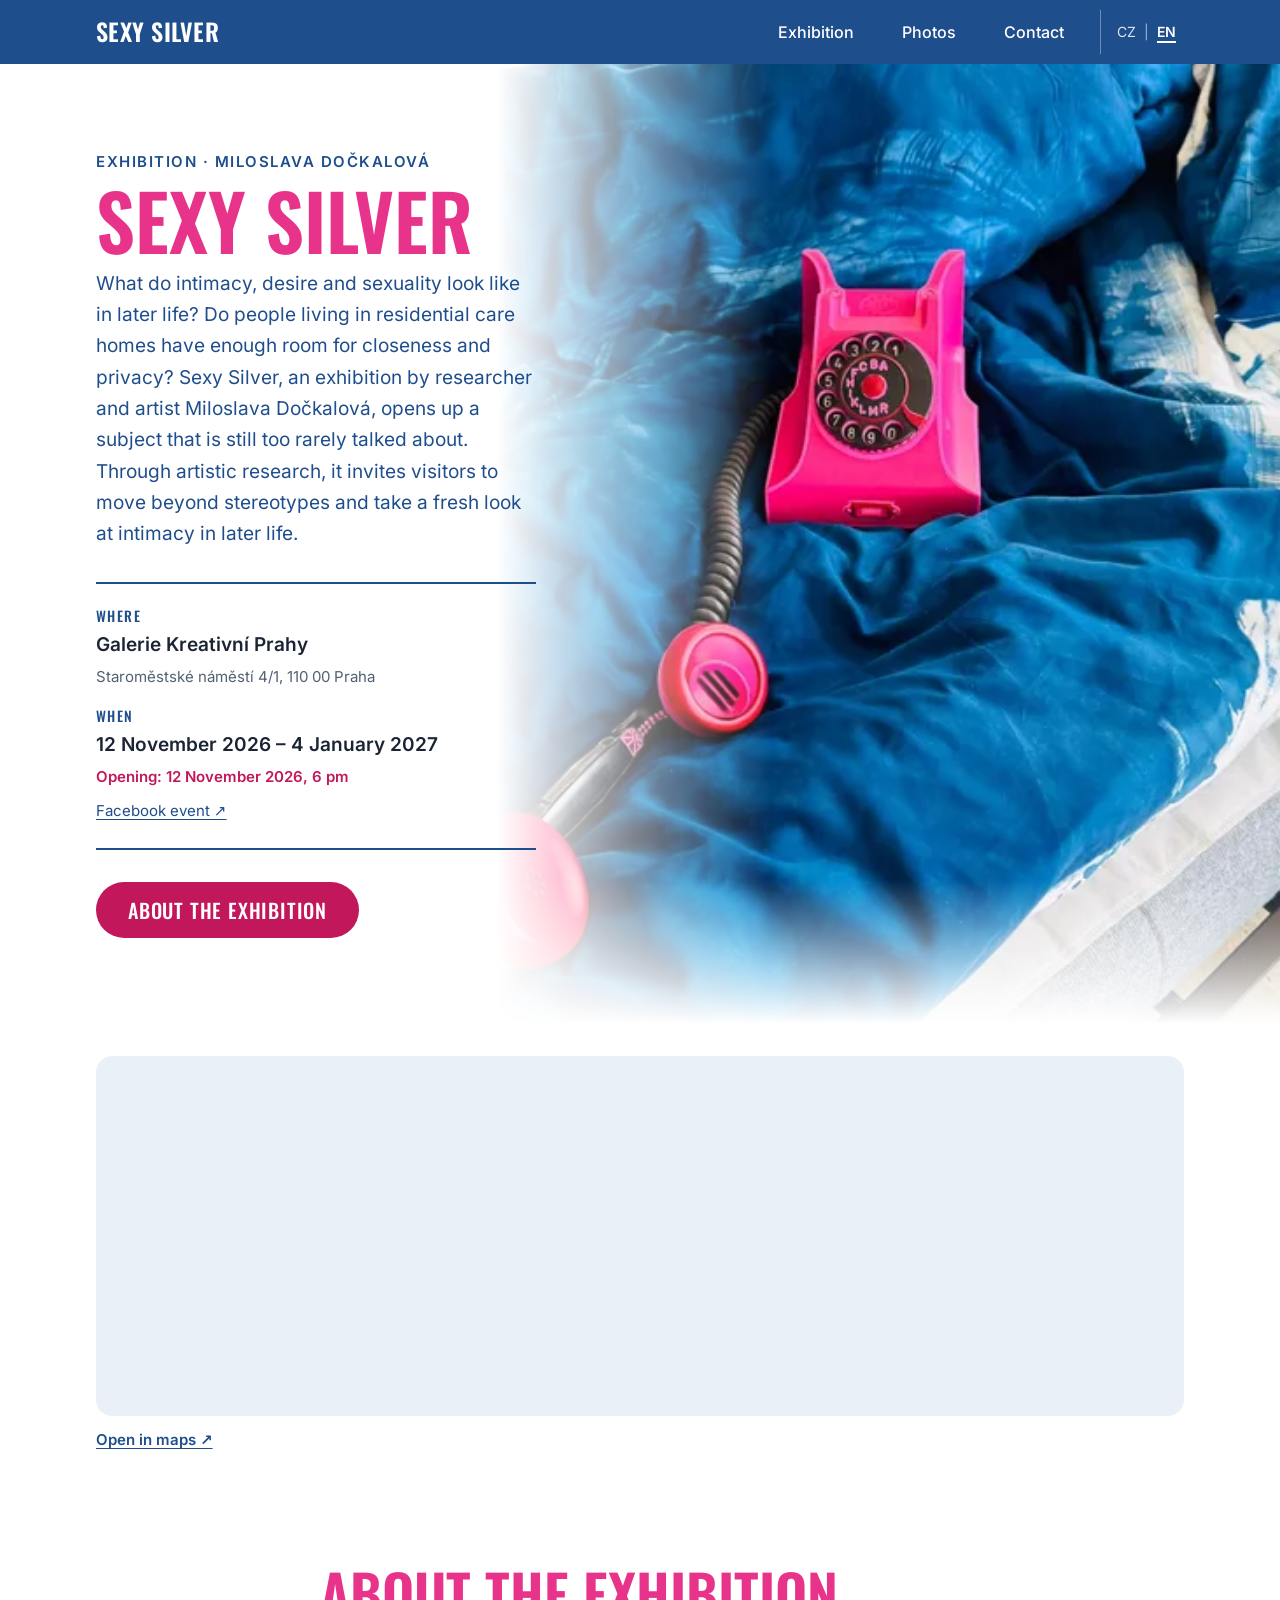
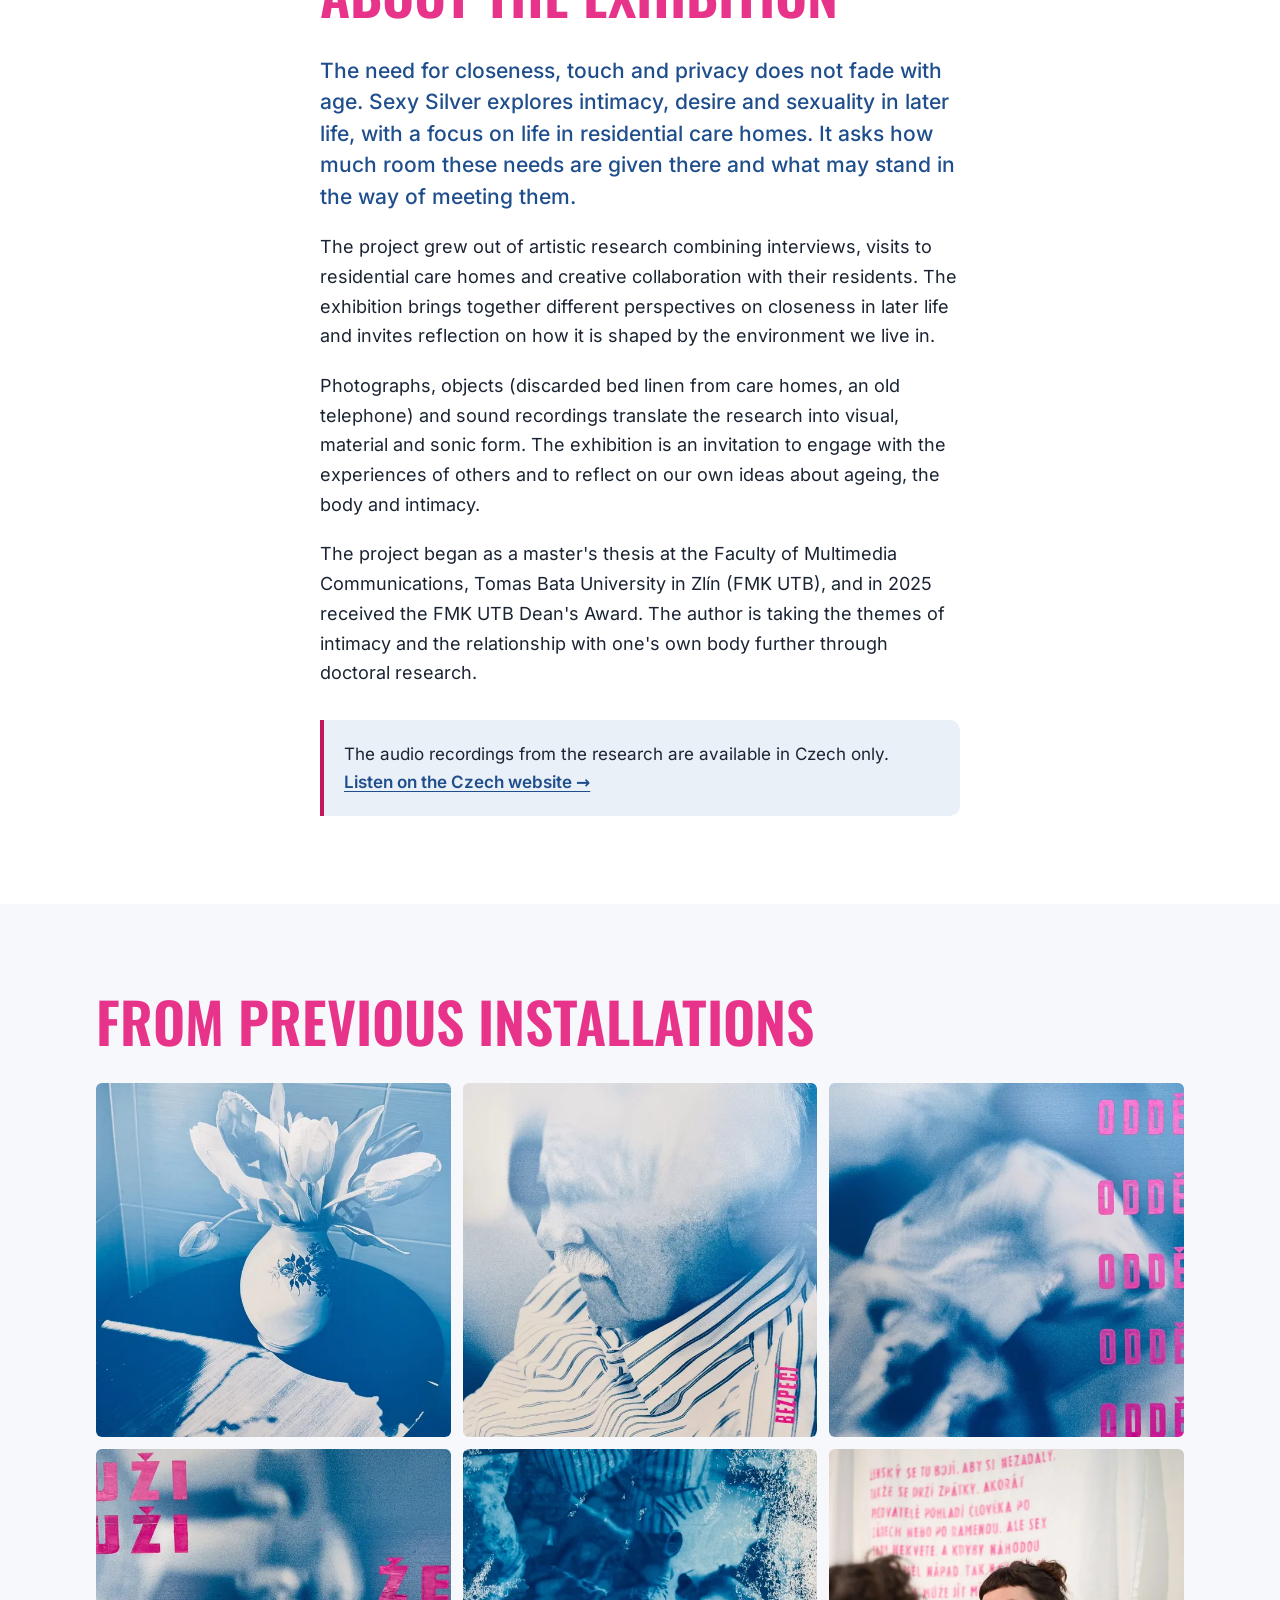
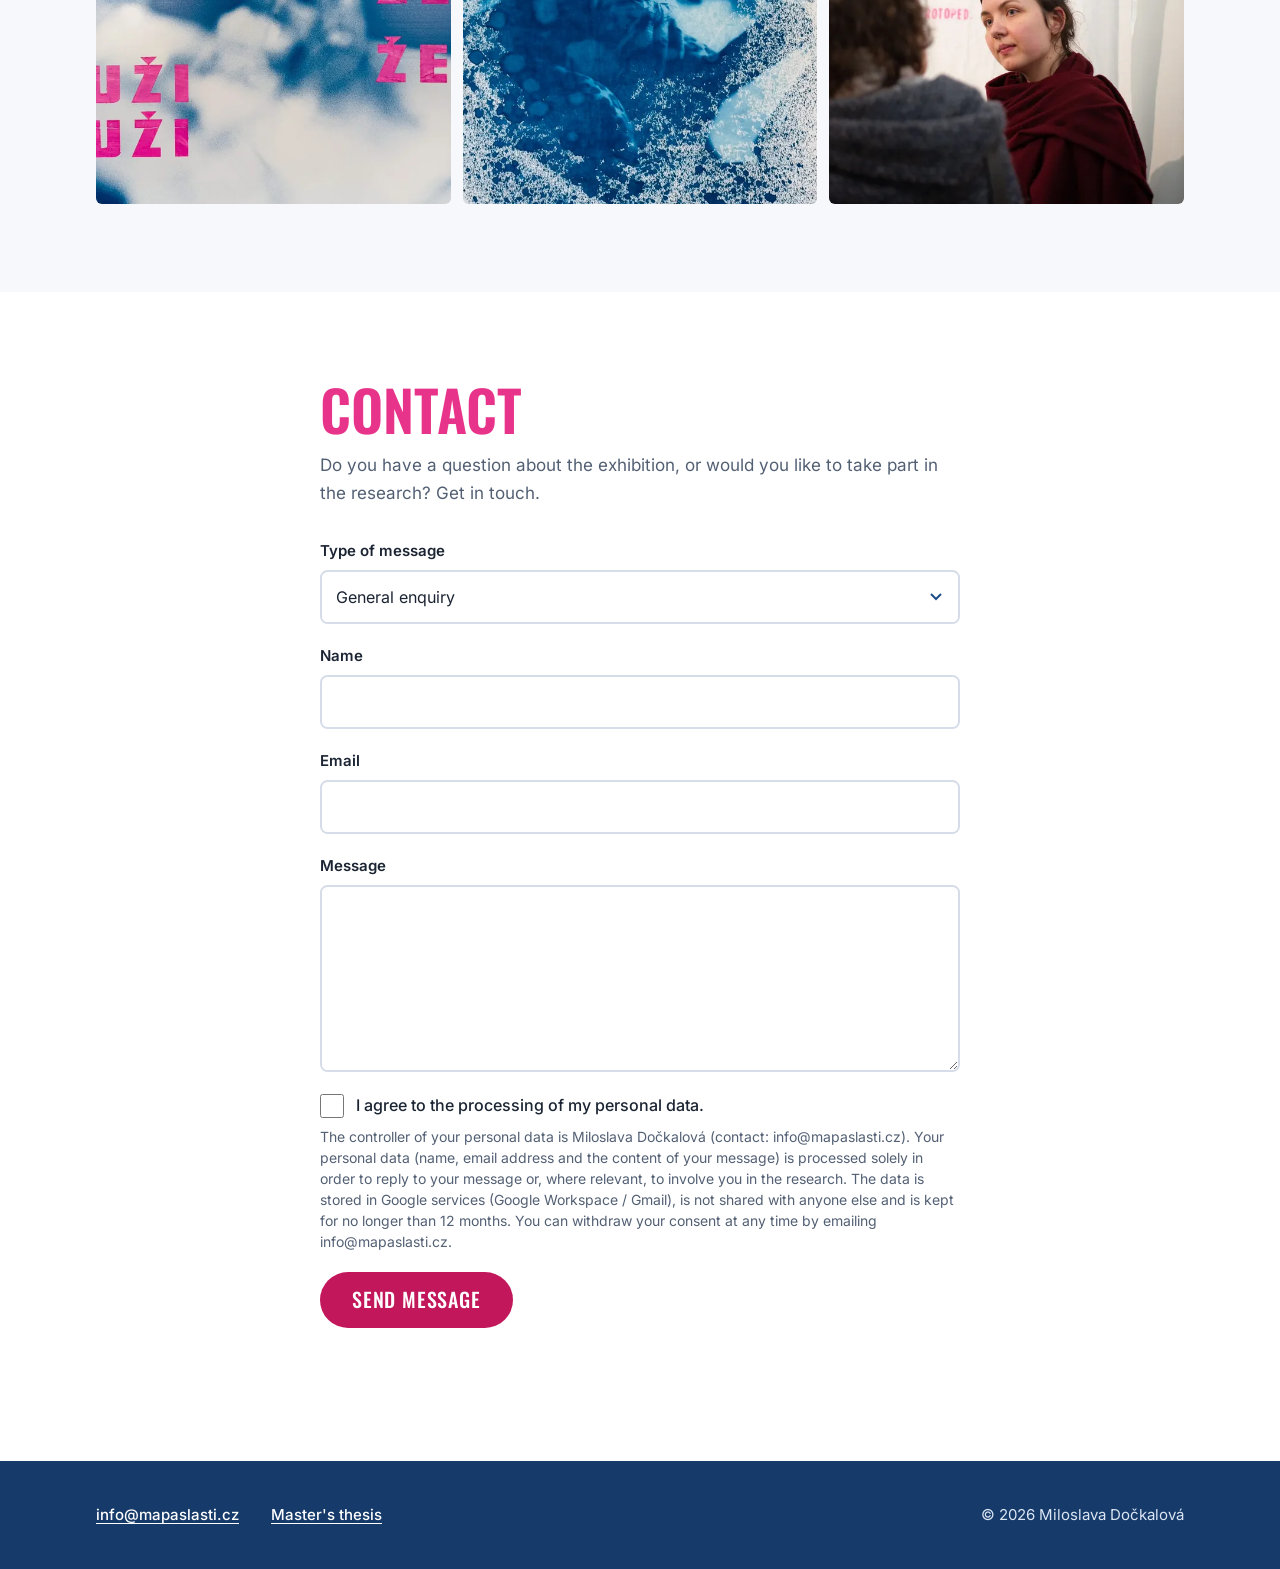
==== en/index.html @ 39ffc380 "Anglická verze webu na /en/, přepínač CZ | EN, pevná výška hero - en/index.html: anglická verze bez " ====
<!doctype html>
<html lang="en">
<head>
  <meta charset="utf-8">
  <meta name="viewport" content="width=device-width, initial-scale=1, viewport-fit=cover">
  <title>Sexy Silver – exhibition | Miloslava Dočkalová</title>
  <meta name="description" content="Sexy Silver is a research and exhibition project by Miloslava Dočkalová on intimacy, desire and sexuality in later life among older adults living in residential care homes. Photographs from the exhibition and how to take part in the research.">
  <meta name="author" content="Miloslava Dočkalová">
  <meta name="theme-color" content="#1f4e8c"> <!-- = --color-blue (navigace) -->

  <!-- Jazykové verze: anglická (tato) a česká / -->
  <link rel="canonical" href="https://mapaslasti.cz/en/">
  <link rel="alternate" hreflang="cs" href="https://mapaslasti.cz/">
  <link rel="alternate" hreflang="en" href="https://mapaslasti.cz/en/">
  <link rel="alternate" hreflang="x-default" href="https://mapaslasti.cz/">

  <!-- Open Graph -->
  <meta property="og:type" content="website">
  <meta property="og:locale" content="en_GB">
  <meta property="og:locale:alternate" content="cs_CZ">
  <meta property="og:site_name" content="Sexy Silver">
  <meta property="og:title" content="Sexy Silver – exhibition | Miloslava Dočkalová">
  <meta property="og:description" content="A research and exhibition project on intimacy, desire and sexuality in later life among older adults living in residential care homes.">
  <meta property="og:url" content="https://mapaslasti.cz/en/">
  <!-- Sociální sítě vyžadují absolutní URL obrázku -->
  <meta property="og:image" content="https://mapaslasti.cz/img/full/IMG_0283.jpg">
  <meta property="og:image:alt" content="A pink telephone on a bed with cyanotype bed linen">
  <meta name="twitter:card" content="summary_large_image">

  <!-- Favicon: růžový telefon na kyanotypové modré (sdílené s českou verzí) -->
  <link rel="icon" href="../img/favicon-32.png" type="image/png" sizes="32x32">
  <link rel="icon" href="../img/favicon.svg" type="image/svg+xml">
  <link rel="apple-touch-icon" href="../img/apple-touch-icon.png">

  <!-- Hero fotka se načítá přednostně (stejné srcset/sizes jako <img> v heru) -->
  <link rel="preload" as="image" type="image/webp" fetchpriority="high"
        imagesrcset="../img/hero-800.webp 800w, ../img/hero-1200.webp 1200w, ../img/hero-1800.webp 1800w" imagesizes="(min-width: 900px) 62vw, 100vw">

  <!-- Fonty hostované lokálně (fonts/, @font-face ve style.css) – žádné Google Fonts -->
  <link rel="preload" href="../fonts/oswald-latin.woff2" as="font" type="font/woff2" crossorigin>

  <link rel="stylesheet" href="../style.css?v=4">
  <script src="../main.js?v=3" defer></script>
</head>
<body>
  <a class="skip-link" href="#content">Skip to content</a>

  <header class="site-header">
    <div class="container site-header__inner">
      <a class="brand" href="#top">Sexy Silver</a>
      <nav aria-label="Main navigation">
        <ul class="nav">
          <li><a href="#exhibition">Exhibition</a></li>
          <li><a href="#photos">Photos</a></li>
          <li><a href="#contact">Contact</a></li>
        </ul>
      </nav>
      <nav class="lang-switch" aria-label="Language">
        <a href="https://mapaslasti.cz/" hreflang="cs" lang="cs">CZ</a><span aria-hidden="true">|</span><a href="https://mapaslasti.cz/en/" hreflang="en" lang="en" aria-current="page">EN</a>
      </nav>
    </div>
  </header>

  <main id="content">
    <!-- 1. Hero výstavy -->
    <section class="hero" id="top" aria-labelledby="exhibition-title">
      <figure class="hero__media">
        <img class="hero__image" id="hero-image"
             src="../img/hero-1200.webp"
             srcset="../img/hero-800.webp 800w, ../img/hero-1200.webp 1200w, ../img/hero-1800.webp 1800w"
             sizes="(min-width: 900px) 62vw, 100vw"
             width="1800" height="1234" fetchpriority="high"
             alt="A pink rotary telephone on a bed with cyanotype bed linen">
      </figure>
      <div class="container hero__inner">
        <div class="hero__body">
          <p class="eyebrow" data-bind="eyebrow"></p>
          <h1 class="hero__title" id="exhibition-title" data-bind="title"></h1>
          <div class="hero__subtitle" id="hero-subtitle"></div>
          <dl class="hero__meta">
            <div>
              <dt>Where</dt>
              <dd><span data-bind="venue"></span><br><span class="hero__address" data-bind="address"></span></dd>
            </div>
            <div>
              <dt>When</dt>
              <dd><span data-bind="dates"></span><br><span class="hero__vernissage" id="hero-vernissage"></span>
                <a class="hero__event" id="hero-event" href="#" target="_blank" rel="noopener" hidden>Facebook event ↗</a></dd>
            </div>
          </dl>
          <a class="button button--large" href="#exhibition">About the exhibition</a>
        </div>
      </div>
    </section>

    <!-- Mapa místa pod herem -->
    <div class="container hero-map">
      <div class="map-wrap">
        <div class="map" id="map">
          <iframe id="map-frame" title="Map – exhibition venue" loading="lazy"
                  referrerpolicy="no-referrer-when-downgrade" allowfullscreen></iframe>
        </div>
        <a class="map-link" id="map-link" href="#" target="_blank" rel="noopener">Open in maps ↗</a>
      </div>
    </div>

    <!-- 2. Anotace + odkaz na české audio (anglická verze nahrávky nemá) -->
    <section class="section" id="exhibition" aria-labelledby="annotation-title">
      <div class="container container--narrow">
        <h2 class="section__title" id="annotation-title">About the exhibition</h2>
        <div class="prose" id="annotation"></div>
        <p class="audio-note">The audio recordings from the research are available in Czech only.
          <a href="https://mapaslasti.cz/#audio" hreflang="cs">Listen on the Czech website →</a></p>
      </div>
    </section>

    <!-- 3. Galerie (nadpis v CONFIG_EN.galleryTitle) -->
    <section class="section section--light" id="photos" aria-labelledby="gallery-title">
      <div class="container">
        <h2 class="section__title" id="gallery-title" data-bind="galleryTitle"></h2>
        <ul class="gallery" id="gallery"></ul>
      </div>
    </section>

    <!-- 4. Kontaktní formulář -->
    <section class="section" id="contact" aria-labelledby="contact-title">
      <div class="container container--narrow">
        <h2 class="section__title" id="contact-title">Contact</h2>
        <p class="section__lead" data-bind="contactIntro"></p>

        <form class="form" id="contact-form" novalidate>
          <div class="field">
            <label for="f-type">Type of message</label>
            <!-- Hodnoty (value) zůstávají české kvůli jednotným záznamům v Google tabulce -->
            <select id="f-type" name="type" required>
              <option value="Obecný dotaz">General enquiry</option>
              <option value="Chci se zapojit do výzkumu / mapování slasti">I'd like to take part in the research / mapping of pleasure</option>
            </select>
          </div>

          <div class="field">
            <label for="f-name">Name</label>
            <input id="f-name" name="name" type="text" autocomplete="name" required>
            <p class="field__error" id="f-name-error" hidden>Please enter your name.</p>
          </div>

          <div class="field">
            <label for="f-email">Email</label>
            <input id="f-email" name="email" type="email" autocomplete="email" inputmode="email" required>
            <p class="field__error" id="f-email-error" hidden>Please enter a valid email address.</p>
          </div>

          <div class="field">
            <label for="f-message">Message</label>
            <textarea id="f-message" name="message" rows="6" required></textarea>
            <p class="field__error" id="f-message-error" hidden>Please write a message.</p>
          </div>

          <!-- Honeypot proti spamu – skryté pole, člověk ho nevyplní -->
          <div class="hp" aria-hidden="true">
            <label for="f-website">Website (leave blank)</label>
            <input id="f-website" name="website" type="text" tabindex="-1" autocomplete="off" aria-hidden="true">
          </div>

          <div class="field field--checkbox">
            <input id="f-consent" name="consent" type="checkbox" required aria-describedby="privacy-note">
            <label for="f-consent">I agree to the processing of my personal data.</label>
          </div>
          <p class="field__error" id="f-consent-error" hidden>To send your message, please agree to the processing of your personal data.</p>
          <p class="form__note" id="privacy-note" data-bind="privacyNote"></p>

          <button class="button" type="submit" id="f-submit">Send message</button>
          <p class="form__status" id="form-status" role="status" aria-live="polite"></p>
        </form>
      </div>
    </section>
  </main>

  <!-- 5. Patička -->
  <footer class="site-footer">
    <div class="container site-footer__inner">
      <ul class="footer-links">
        <li><a id="footer-email" href="#"></a></li>
        <li><a id="footer-thesis" href="#" target="_blank" rel="noopener"></a></li>
      </ul>
      <p>© <span id="year"></span> <span data-bind="author"></span></p>
    </div>
  </footer>

  <!-- Lightbox galerie -->
  <dialog class="lightbox" id="lightbox" aria-label="Photographs from the exhibition">
    <figure class="lightbox__figure">
      <img class="lightbox__image" id="lightbox-image" alt="">
      <figcaption class="lightbox__caption">
        <span id="lightbox-caption"></span>
        <span class="lightbox__counter" id="lightbox-counter"></span>
      </figcaption>
    </figure>
    <button class="lightbox__btn lightbox__close" type="button" id="lightbox-close" aria-label="Close">×</button>
    <button class="lightbox__btn lightbox__prev" type="button" id="lightbox-prev" aria-label="Previous photograph">‹</button>
    <button class="lightbox__btn lightbox__next" type="button" id="lightbox-next" aria-label="Next photograph">›</button>
  </dialog>

</body>
</html>
---- style.css ----
/* ==========================================================================
   Sexy Silver – styly
   Vizuál se mění přes proměnné v :root (barvy, fonty, mezery).
   ========================================================================== */

/* --- Fonty (lokálně, variabilní woff2; latin + latin-ext kvůli češtině) --- */

@font-face {
  font-family: "Oswald";
  font-style: normal;
  font-weight: 500 600;
  font-display: swap;
  src: url("fonts/oswald-latin-ext.woff2") format("woff2");
  unicode-range: U+0100-02BA, U+02BD-02C5, U+02C7-02CC, U+02CE-02D7, U+02DD-02FF, U+0304, U+0308, U+0329, U+1D00-1DBF, U+1E00-1E9F, U+1EF2-1EFF, U+2020, U+20A0-20AB, U+20AD-20C4, U+2113, U+2C60-2C7F, U+A720-A7FF;
}
@font-face {
  font-family: "Oswald";
  font-style: normal;
  font-weight: 500 600;
  font-display: swap;
  src: url("fonts/oswald-latin.woff2") format("woff2");
  unicode-range: U+0000-00FF, U+0131, U+0152-0153, U+02BB-02BC, U+02C6, U+02DA, U+02DC, U+0304, U+0308, U+0329, U+2000-206F, U+20AC, U+2122, U+2191, U+2193, U+2212, U+2215, U+FEFF, U+FFFD;
}
@font-face {
  font-family: "Inter";
  font-style: normal;
  font-weight: 400 600;
  font-display: swap;
  src: url("fonts/inter-latin-ext.woff2") format("woff2");
  unicode-range: U+0100-02BA, U+02BD-02C5, U+02C7-02CC, U+02CE-02D7, U+02DD-02FF, U+0304, U+0308, U+0329, U+1D00-1DBF, U+1E00-1E9F, U+1EF2-1EFF, U+2020, U+20A0-20AB, U+20AD-20C4, U+2113, U+2C60-2C7F, U+A720-A7FF;
}
@font-face {
  font-family: "Inter";
  font-style: normal;
  font-weight: 400 600;
  font-display: swap;
  src: url("fonts/inter-latin.woff2") format("woff2");
  unicode-range: U+0000-00FF, U+0131, U+0152-0153, U+02BB-02BC, U+02C6, U+02DA, U+02DC, U+0304, U+0308, U+0329, U+2000-206F, U+20AC, U+2122, U+2191, U+2193, U+2212, U+2215, U+FEFF, U+FFFD;
}

:root {
  /* Barvy */
  --color-blue: #1f4e8c;          /* kyanotypová modrá – hlavní barva */
  --color-blue-dark: #163a69;
  --color-blue-tint: #eaf0f8;     /* světlé modré pozadí */
  --color-pink: #e8338a;          /* akcent – jen VELKÉ nadpisy (kontrast 3,6:1 na bílé) */
  --color-pink-strong: #c2185b;   /* růžová pro tlačítka a menší text (kontrast 5,9:1) */
  --color-pink-hover: #a3134c;
  --color-bg: #ffffff;
  --color-bg-light: #f6f8fb;
  --color-text: #1b2433;
  --color-muted: #536074;         /* doplňkový text (kontrast 6:1 na bílé) */
  --color-border: #d6dde8;
  --color-focus: #e8338a;
  --color-success: #1d6b3a;
  --color-error: #b0122a;

  /* Typografie */
  --font-display: "Oswald", "Arial Narrow", "Roboto Condensed", sans-serif;
  --font-body: "Inter", system-ui, -apple-system, "Segoe UI", Roboto, sans-serif;
  --fs-base: 1.0625rem;           /* 17 px */
  --fs-small: 0.9375rem;
  --fs-h1: clamp(3.25rem, 15vw, 7.5rem);
  --fs-h2: clamp(2.25rem, 8vw, 3.5rem);
  --lh-base: 1.65;

  /* Mezery */
  --space-xs: 0.5rem;
  --space-s: 0.75rem;
  --space-m: 1.25rem;
  --space-l: 2rem;
  --space-xl: 3.5rem;
  --space-xxl: 5.5rem;

  /* Rozměry */
  --container: 72rem;
  --container-narrow: 44rem;
  --gutter: 1rem;
  --radius: 0.625rem;
  --tap: 3rem;                    /* min. výška klikatelných prvků (48 px) */
  --header-h: 5.5rem;              /* mobil: dva řádky (značka + jazyk / odkazy) */
}

/* --- Základ --------------------------------------------------------------- */

*,
*::before,
*::after { box-sizing: border-box; }

html {
  scroll-behavior: smooth;
  scroll-padding-top: var(--header-h);
  -webkit-text-size-adjust: 100%;
  overscroll-behavior: none;
  /* Při přetažení za okraj stránky prosvítá nahoře barva navigace, dole barva patičky */
  background: linear-gradient(to bottom, var(--color-blue) 50%, var(--color-blue-dark) 50%);
}

@media (prefers-reduced-motion: reduce) {
  html { scroll-behavior: auto; }
  *, *::before, *::after { transition: none !important; }
}

body {
  margin: 0;
  overscroll-behavior: none;
  background: var(--color-bg);    /* vlastní bílé pozadí – gradient z html je vidět jen při overscrollu */
  color: var(--color-text);
  font-family: var(--font-body);
  font-size: var(--fs-base);
  line-height: var(--lh-base);
  -webkit-font-smoothing: antialiased;
}

h1, h2, h3 { margin: 0; line-height: 1.05; }

p { margin: 0 0 var(--space-m); }

img { max-width: 100%; display: block; }

a {
  color: var(--color-blue);
  text-underline-offset: 0.2em;
}
a:hover { color: var(--color-pink-strong); }

:focus-visible {
  outline: 3px solid var(--color-focus);
  outline-offset: 3px;
  border-radius: 4px;
}

.container {
  width: 100%;
  max-width: var(--container);
  margin-inline: auto;
  padding-inline: max(var(--gutter), env(safe-area-inset-left));
}
.container--narrow { max-width: var(--container-narrow); }

.skip-link {
  position: absolute;
  left: var(--space-s);
  top: -100px;
  z-index: 1000;
  padding: var(--space-xs) var(--space-m);
  background: var(--color-blue);
  color: #fff;
  border-radius: var(--radius);
}
.skip-link:focus { top: var(--space-s); color: #fff; }

/* --- Hlavička a navigace -------------------------------------------------- */

.site-header {
  position: sticky;
  top: 0;
  z-index: 500;
  background: var(--color-blue);
  color: #fff;
}

.site-header__inner {
  display: flex;
  align-items: center;
  justify-content: space-between;
  gap: var(--space-xs);
  min-height: var(--header-h);
}

.brand {
  font-family: var(--font-display);
  font-weight: 600;
  font-size: 1.25rem;
  letter-spacing: 0.02em;
  text-transform: uppercase;
  color: #fff;
  text-decoration: none;
  white-space: nowrap;
}
.brand:hover { color: #fff; }

.nav {
  display: flex;
  margin: 0;
  padding: 0;
  list-style: none;
}

.nav a {
  display: inline-flex;
  align-items: center;
  min-height: 2.75rem;
  padding: 0 0.5rem;
  border-radius: 999px;
  color: #fff;
  font-size: 0.9375rem;
  font-weight: 500;
  text-decoration: none;
}
.nav a:hover { background: rgb(255 255 255 / 0.15); color: #fff; }
.site-header :focus-visible { outline-color: #fff; }

/* Přepínač jazyků CZ | EN – aktivní jazyk tučný a podtržený.
   Mobil: hlavička na dva řádky (značka + jazyk / odkazy), od 40em v jednom řádku. */
.site-header__inner { flex-wrap: wrap; column-gap: var(--space-xs); row-gap: 0; }
.brand { flex: 1 1 auto; }
.site-header__inner > nav:not(.lang-switch) { order: 3; flex: 1 1 100%; }
.site-header__inner > nav:not(.lang-switch) .nav { justify-content: space-between; margin-inline: -0.5rem; }

.lang-switch { display: flex; align-items: center; order: 2; }
.lang-switch span { opacity: 0.6; font-size: 0.875rem; }
.lang-switch a {
  display: inline-flex;
  align-items: center;
  min-height: 2.75rem;
  padding: 0 0.5rem;
  color: #fff;
  font-size: 0.875rem;
  font-weight: 400;
  text-decoration: none;
  opacity: 0.85;
}
.lang-switch a:hover { color: #fff; opacity: 1; text-decoration: underline; }
.lang-switch a[aria-current="page"] {
  font-weight: 700;
  opacity: 1;
  text-decoration: underline;
  text-underline-offset: 0.25em;
  text-decoration-thickness: 2px;
}

@media (max-width: 22.5em) {
  .brand { font-size: 1.0625rem; }
  .nav a { padding: 0 0.375rem; font-size: 0.875rem; }
}

/* --- Hero ----------------------------------------------------------------- */

.hero {
  position: relative;
  padding-bottom: var(--space-l);
}

/* Mobil: fotka nahoře přes celou šířku, dole se ztrácí do bílé; text pod ní */
.hero__media { margin: 0; }

.hero__image {
  width: 100%;
  height: auto;
  aspect-ratio: 4 / 3;
  object-fit: cover;
  object-position: 60% center;
  -webkit-mask-image: linear-gradient(to bottom, black 70%, transparent 100%);
  mask-image: linear-gradient(to bottom, black 70%, transparent 100%);
}

.hero__body { padding-top: var(--space-s); }

.eyebrow {
  margin-bottom: var(--space-xs);
  color: var(--color-blue);
  font-size: var(--fs-small);
  font-weight: 600;
  letter-spacing: 0.1em;
  text-transform: uppercase;
}

.hero__title {
  font-family: var(--font-display);
  font-weight: 600;
  font-size: var(--fs-h1);
  line-height: 0.95;
  text-transform: uppercase;
  color: var(--color-pink);
  margin-bottom: var(--space-s);
}

.hero__subtitle {
  max-width: 34rem;
  font-size: 1.1875rem;
  color: var(--color-blue);
  margin-bottom: var(--space-l);
}
.hero__subtitle p { margin-bottom: var(--space-s); }
.hero__subtitle p:last-child { margin-bottom: 0; }

.hero__meta {
  display: grid;
  gap: var(--space-m);
  margin: 0 0 var(--space-l);
  padding: var(--space-m) 0;
  border-block: 2px solid var(--color-blue);
}
.hero__meta dt {
  font-family: var(--font-display);
  font-weight: 500;
  font-size: 0.875rem;
  letter-spacing: 0.1em;
  text-transform: uppercase;
  color: var(--color-blue);
}
.hero__meta dd {
  margin: 0.125rem 0 0;
  font-size: 1.1875rem;
  font-weight: 600;
}
.hero__address { font-weight: 400; font-size: var(--fs-small); color: var(--color-muted); }
.hero__vernissage { font-weight: 600; font-size: var(--fs-small); color: var(--color-pink-strong); }
/* Sekundární odkaz – obyčejný podtržený text, nekonkuruje hlavnímu tlačítku */
.hero__event {
  display: table;                 /* vlastní řádek pod vernisáží */
  margin-top: 0.25rem;
  padding-block: 0.25rem;
  font-size: var(--fs-small);
  font-weight: 400;
  text-decoration: underline;
}
.hero__event[hidden] { display: none; }

.hero-map { padding-bottom: var(--space-s); }

.map {
  width: 100%;
  height: 260px;
  border-radius: 16px;
  overflow: hidden;
  background: var(--color-blue-tint);
}

.map iframe {
  display: block;
  width: 100%;
  height: 100%;
  border: 0;
}

.map-link {
  display: inline-flex;
  align-items: center;
  min-height: var(--tap);
  font-size: var(--fs-small);
  font-weight: 600;
}

/* --- Sekce ---------------------------------------------------------------- */

.section { padding-block: var(--space-xl); }
.section--light { background: var(--color-bg-light); }

.section__title {
  font-family: var(--font-display);
  font-weight: 600;
  font-size: var(--fs-h2);
  text-transform: uppercase;
  color: var(--color-pink);
  margin-bottom: var(--space-l);
}

.section__lead {
  color: var(--color-muted);
  margin-top: calc(var(--space-m) * -1);
  margin-bottom: var(--space-l);
}

.prose p { font-size: 1.125rem; }

/* EN verze: poznámka, že nahrávky jsou jen česky */
.audio-note {
  margin: var(--space-l) 0 0;
  padding: var(--space-m);
  border-left: 4px solid var(--color-pink-strong);
  background: var(--color-blue-tint);
  border-radius: 0 var(--radius) var(--radius) 0;
}
.audio-note a { font-weight: 600; white-space: nowrap; }
.prose p:first-child {
  font-size: 1.3125rem;
  line-height: 1.5;
  color: var(--color-blue);
  font-weight: 500;
}

/* Modrá sekce (audio) */
.section--blue {
  background: var(--color-blue);
  color: #fff;
}
.section--blue .section__title { color: #fff; }
.section--blue .section__lead { color: #dbe6f5; }
.section--blue :focus-visible { outline-color: #fff; }

/* --- Audiostopy ----------------------------------------------------------- */

.tracks {
  display: grid;
  gap: var(--space-s);
  margin: 0;
  padding: 0;
  list-style: none;
}

.track {
  display: grid;
  grid-template-columns: auto 1fr;
  gap: var(--space-xs) var(--space-s);
  padding: var(--space-m);
  background: #fff;
  color: var(--color-text);
  border-radius: var(--radius);
  border-left: 6px solid transparent;
  transition: border-color 0.2s;
}

.track.is-playing { border-left-color: var(--color-pink); }

.track__number {
  font-family: var(--font-display);
  font-weight: 600;
  font-size: 2rem;
  line-height: 1;
  color: var(--color-pink-strong);
  min-width: 2ch;
}

.track__heading {
  display: flex;
  flex-wrap: wrap;
  align-items: baseline;
  gap: 0 var(--space-s);
  align-self: center;
}

.track__title {
  font-size: 1.125rem;
  font-weight: 600;
  line-height: 1.3;
}

.track__duration {
  color: var(--color-muted);
  font-size: var(--fs-small);
  white-space: nowrap;
}

.track__duration[hidden] { display: none; }

.track__desc {
  grid-column: 1 / -1;
  margin: 0;
  color: var(--color-muted);
  font-size: var(--fs-small);
}

.track audio {
  grid-column: 1 / -1;
  display: block;
  width: 100%;
  height: 3.5rem;                 /* větší přehrávač pro prsty */
  margin-top: var(--space-xs);
}

.track__error {
  grid-column: 1 / -1;
  margin: 0;
  color: var(--color-error);
  font-size: var(--fs-small);
  font-weight: 500;
}

/* --- Galerie -------------------------------------------------------------- */

.gallery {
  display: grid;
  grid-template-columns: repeat(2, 1fr);
  gap: var(--space-xs);
  margin: 0;
  padding: 0;
  list-style: none;
}

.gallery__item {
  display: block;
  width: 100%;
  padding: 0;
  border: 0;
  background: var(--color-blue-tint);
  border-radius: calc(var(--radius) * 0.6);
  overflow: hidden;
  cursor: zoom-in;
  aspect-ratio: 1 / 1;
}

.gallery__item img {
  width: 100%;
  height: 100%;
  object-fit: cover;
  transition: transform 0.4s;
}
.gallery__item:hover img { transform: scale(1.04); }
.gallery__item:focus-visible { outline-offset: 2px; }

/* --- Lightbox ------------------------------------------------------------- */

.lightbox {
  width: 100vw;
  height: 100dvh;
  max-width: none;
  max-height: none;
  margin: 0;
  padding: 0;
  border: 0;
  background: rgb(10 22 42 / 0.96);
  color: #fff;
  overscroll-behavior: contain;
}
.lightbox::backdrop { background: rgb(10 22 42 / 0.96); }
.lightbox[open] { display: grid; place-items: center; }

.lightbox__figure {
  margin: 0;
  display: grid;
  justify-items: center;
  gap: var(--space-s);
  padding: 3.5rem var(--space-xs) var(--space-m);
  width: 100%;
  touch-action: pan-y pinch-zoom;
}

.lightbox__image {
  max-width: 100%;
  max-height: calc(100dvh - 8rem);
  object-fit: contain;
  user-select: none;
  -webkit-user-drag: none;
  transition: opacity 0.2s;
}
.lightbox__image.is-loading { opacity: 0.3; }

.lightbox__caption {
  display: flex;
  gap: var(--space-m);
  justify-content: center;
  flex-wrap: wrap;
  font-size: var(--fs-small);
  text-align: center;
  color: #dbe6f5;
}
.lightbox__counter { font-variant-numeric: tabular-nums; }

.lightbox__btn {
  position: absolute;
  display: grid;
  place-items: center;
  width: 3.25rem;
  height: 3.25rem;
  padding: 0;
  font-size: 2.25rem;
  line-height: 1;
  color: #fff;
  background: rgb(255 255 255 / 0.12);
  border: 0;
  border-radius: 50%;
  cursor: pointer;
}
.lightbox__btn:hover { background: var(--color-pink-strong); }
.lightbox__btn:focus-visible { outline-color: #fff; }

.lightbox__close { top: max(var(--space-xs), env(safe-area-inset-top)); right: var(--space-xs); }
.lightbox__prev,
.lightbox__next { bottom: var(--space-m); }
.lightbox__prev { left: var(--space-xs); }
.lightbox__next { right: var(--space-xs); }

html.is-locked { overflow: hidden; }

/* --- Tlačítka ------------------------------------------------------------- */

.button {
  display: inline-flex;
  align-items: center;
  justify-content: center;
  width: 100%;
  min-height: 3.5rem;
  padding: 0 var(--space-l);
  font: inherit;
  font-family: var(--font-display);
  font-size: 1.25rem;
  font-weight: 500;
  letter-spacing: 0.04em;
  text-transform: uppercase;
  text-decoration: none;
  color: #fff;
  background: var(--color-pink-strong);
  border: 0;
  border-radius: 999px;
  cursor: pointer;
  transition: background 0.2s;
}
.button:hover { background: var(--color-pink-hover); color: #fff; }
.button:disabled { opacity: 0.6; cursor: progress; }

/* --- Formulář ------------------------------------------------------------- */

.form { display: grid; gap: var(--space-m); }

.field { display: grid; gap: 0.375rem; }

.field label { font-weight: 600; font-size: var(--fs-small); }

.field input[type="text"],
.field input[type="email"],
.field select,
.field textarea {
  width: 100%;
  min-height: var(--tap);
  padding: 0.75rem 0.875rem;
  font: inherit;
  font-size: 1rem;                /* 16 px – iOS pak nezoomuje */
  color: var(--color-text);
  background: #fff;
  border: 2px solid var(--color-border);
  border-radius: calc(var(--radius) * 0.75);
  appearance: none;
}

.field select {
  padding-right: 2.5rem;
  background-image: url("data:image/svg+xml,%3Csvg xmlns='http://www.w3.org/2000/svg' width='12' height='8' viewBox='0 0 12 8'%3E%3Cpath d='M1 1l5 5 5-5' fill='none' stroke='%231f4e8c' stroke-width='2'/%3E%3C/svg%3E");
  background-repeat: no-repeat;
  background-position: right 1rem center;
}

.field textarea { resize: vertical; min-height: 9rem; }

.field input:focus-visible,
.field select:focus-visible,
.field textarea:focus-visible {
  outline-offset: 0;
  border-color: var(--color-blue);
}

.field [aria-invalid="true"] { border-color: var(--color-error); }

.field__error {
  margin: 0;
  color: var(--color-error);
  font-size: var(--fs-small);
  font-weight: 500;
}

.field--checkbox {
  grid-template-columns: auto 1fr;
  align-items: start;
  gap: var(--space-s);
}
.field--checkbox input {
  width: 1.5rem;
  height: 1.5rem;
  margin: 0.125rem 0 0;
  accent-color: var(--color-blue);
}
.field--checkbox label { font-size: 1rem; font-weight: 500; cursor: pointer; }

.form__note {
  margin: calc(var(--space-s) * -1) 0 0;
  color: var(--color-muted);
  font-size: 0.875rem;
  line-height: 1.5;
}

.form__status { margin: 0; font-weight: 600; min-height: 1.5em; }
.form__status.is-success { color: var(--color-success); }
.form__status.is-error { color: var(--color-error); }

.hp {
  position: absolute;
  left: -9999px;
  width: 1px;
  height: 1px;
  overflow: hidden;
}

/* --- Patička -------------------------------------------------------------- */

.site-footer {
  padding-block: var(--space-l) max(var(--space-l), env(safe-area-inset-bottom));
  background: var(--color-blue-dark);
  color: #dbe6f5;
  font-size: var(--fs-small);
}

.site-footer__inner { display: grid; gap: var(--space-s); }

.footer-links {
  display: flex;
  flex-wrap: wrap;
  gap: 0 var(--space-l);
  margin: 0;
  padding: 0;
  list-style: none;
}
.footer-links a {
  display: inline-flex;
  align-items: center;
  min-height: 2.75rem;
  color: #fff;
  font-weight: 500;
}
.footer-links a:hover { color: #ffc2de; }
.site-footer :focus-visible { outline-color: #fff; }

.site-footer p { margin: 0; }

/* --- Větší obrazovky ------------------------------------------------------ */

@media (min-width: 40em) {
  :root { --gutter: 2rem; --header-h: 4rem; }

  .brand { font-size: 1.5rem; }
  .nav { gap: var(--space-xs); }
  .nav a { padding: 0 var(--space-m); font-size: 1rem; }
  .site-header__inner { flex-wrap: nowrap; }
  .site-header__inner > nav:not(.lang-switch) { order: 0; flex: 0 1 auto; }
  .site-header__inner > nav:not(.lang-switch) .nav { margin-inline: 0; }
  .lang-switch { order: 0; margin-left: var(--space-xs); padding-left: var(--space-xs); border-left: 1px solid rgb(255 255 255 / 0.35); }

  .hero__meta { grid-template-columns: 1fr 1fr; }

  .section { padding-block: var(--space-xxl); }

  .track { padding: var(--space-l); }

  .gallery { grid-template-columns: repeat(3, 1fr); gap: var(--space-s); }

  .button { width: auto; }
  .form .button { justify-self: start; }

  .lightbox__figure { padding: 4rem 5.5rem var(--space-l); }
  .lightbox__prev,
  .lightbox__next { top: 50%; bottom: auto; transform: translateY(-50%); }
  .lightbox__prev { left: var(--space-m); }
  .lightbox__next { right: var(--space-m); }
  .lightbox__close { right: var(--space-m); top: var(--space-m); }

  .site-footer__inner { grid-template-columns: 1fr auto; align-items: center; }
}

/* Desktop: fotka vybíhá k pravému okraji okna a doleva se ztrácí do bílé,
   text leží vlevo nad ní v obsahovém kontejneru */
@media (min-width: 56.25em) { /* 900 px */
  .hero {
    /* levý okraj obsahu kontejneru a šířka textového bloku */
    --content-left: max(var(--gutter), (100vw - var(--container)) / 2 + var(--gutter));
    --hero-text: 440px;
    /* o kolik smí fotka podjet pod text – tam je maska ještě téměř průhledná */
    --hero-overlap: 40px;

    /* Výška nezávislá na délce textu, aby byl ořez fotky v CZ i EN stejný.
       960px pojme nejdelší text (EN, cca 910 px i s odsazením) s rezervou;
       při delších textech je potřeba hodnotu zvýšit. Text je vertikálně vycentrovaný. */
    --hero-min-h: 960px;

    display: flex;
    align-items: center;
    min-height: max(85vh, var(--hero-min-h));
    min-height: max(85svh, var(--hero-min-h));
    padding-block: var(--space-xl);
  }

  .hero__media {
    position: absolute;
    top: 0;
    right: 0;
    bottom: 0;
    /* cca 62vw, ale nikdy nezasáhne hlouběji pod text než o --hero-overlap */
    width: min(62vw, calc(100vw - var(--content-left) - var(--hero-text) + var(--hero-overlap)));
  }

  .hero__image {
    height: 100%;
    aspect-ratio: auto;
    object-position: 60% center;
    /* Ztrácí se doleva i dolů – průnik obou přechodů */
    -webkit-mask-image: linear-gradient(to right, transparent 0%, black 35%),
                        linear-gradient(to bottom, black 85%, transparent 100%);
    -webkit-mask-composite: source-in;
    mask-image: linear-gradient(to right, transparent 0%, black 35%),
                linear-gradient(to bottom, black 85%, transparent 100%);
    mask-composite: intersect;
  }

  .hero__inner {
    position: relative;
    z-index: 1;
  }

  .hero__body {
    max-width: var(--hero-text);
    padding-top: 0;
  }

  .hero__title { font-size: clamp(3.5rem, 6vw, 5.25rem); }
  .hero__meta { grid-template-columns: 1fr; gap: var(--space-s); }
  .hero-map { padding-top: var(--space-l); }
  .map { height: 360px; }
}
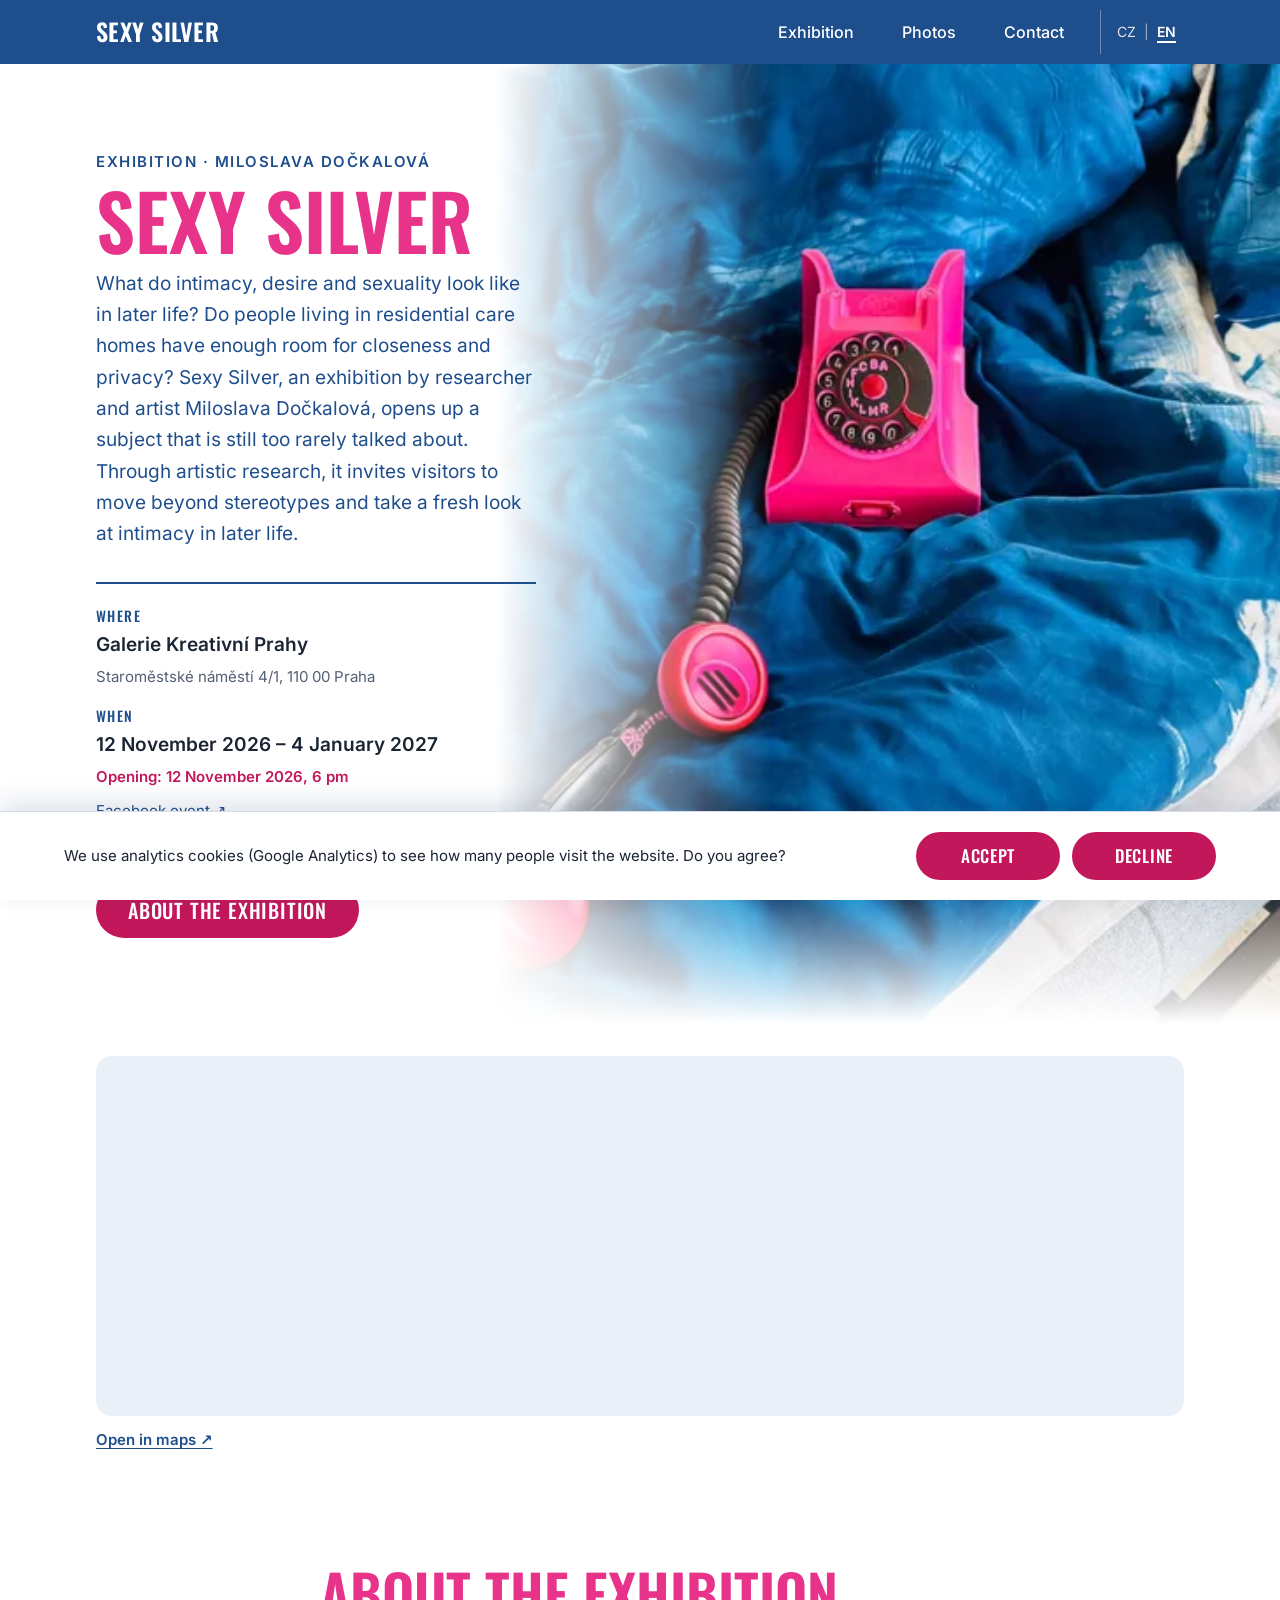
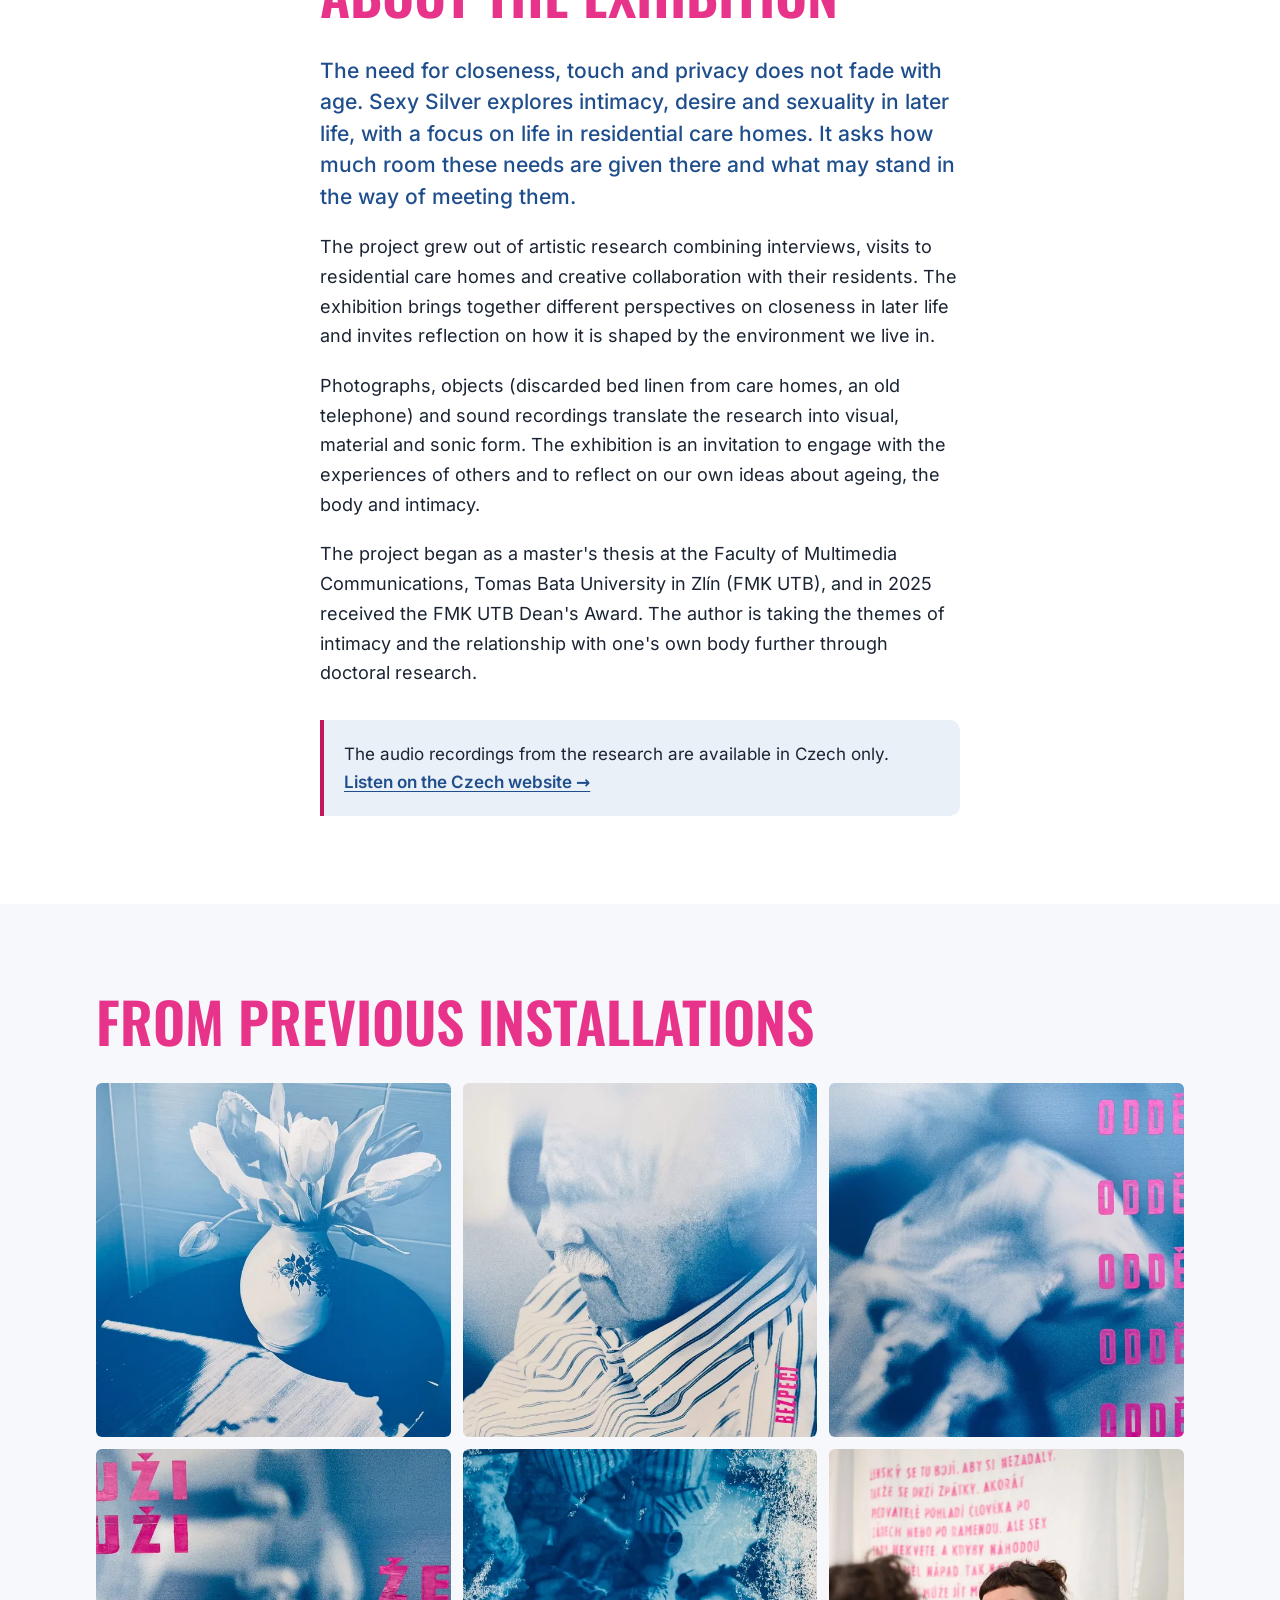
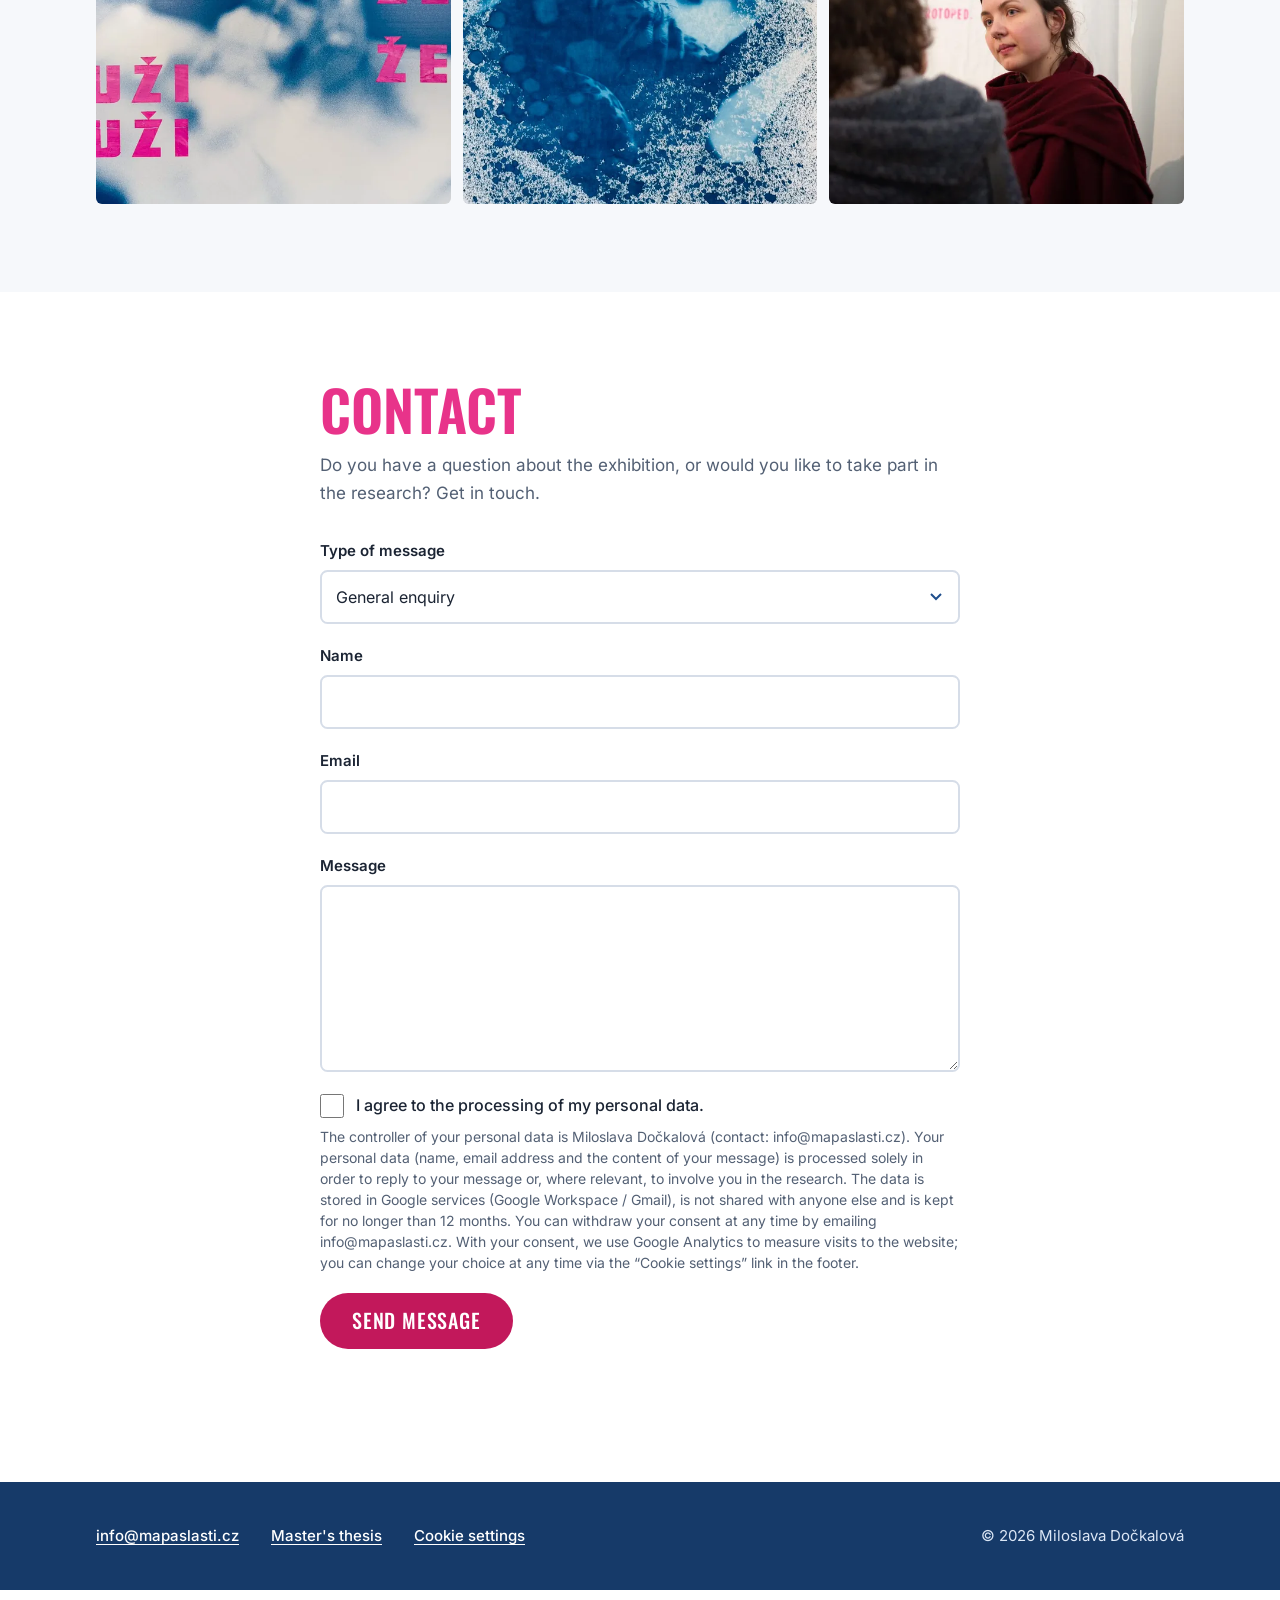
==== commit 97e08d70: "GA4 s cookie lištou (Consent Mode v2) a měřením poslechu nahrávek - gtag.js se načte až po souhlasu," ====
--- a/en/index.html
+++ b/en/index.html
@@ -39,8 +39,8 @@
   <!-- Fonty hostované lokálně (fonts/, @font-face ve style.css) – žádné Google Fonts -->
   <link rel="preload" href="../fonts/oswald-latin.woff2" as="font" type="font/woff2" crossorigin>
 
-  <link rel="stylesheet" href="../style.css?v=4">
-  <script src="../main.js?v=3" defer></script>
+  <link rel="stylesheet" href="../style.css?v=5">
+  <script src="../main.js?v=4" defer></script>
 </head>
 <body>
   <a class="skip-link" href="#content">Skip to content</a>
--- a/style.css
+++ b/style.css
@@ -712,6 +712,68 @@
 
 .site-footer p { margin: 0; }
 
+/* Tlačítko „Nastavení cookies“ vypadá jako ostatní odkazy v patičce */
+.footer-links__button {
+  display: inline-flex;
+  align-items: center;
+  min-height: 2.75rem;
+  padding: 0;
+  font: inherit;
+  font-weight: 500;
+  color: #fff;
+  text-decoration: underline;
+  text-underline-offset: 0.2em;
+  background: none;
+  border: 0;
+  cursor: pointer;
+}
+.footer-links__button:hover { color: #ffc2de; }
+
+/* --- Cookie lišta --------------------------------------------------------- */
+
+.consent {
+  position: fixed;
+  inset: auto 0 0;
+  z-index: 60;
+  padding: var(--space-m) var(--gutter) max(var(--space-m), env(safe-area-inset-bottom));
+  color: var(--color-text);
+  background: var(--color-bg);
+  border-top: 1px solid var(--color-border);
+  box-shadow: 0 -0.5rem 1.5rem rgb(22 58 105 / 0.15);
+}
+
+.consent__inner {
+  display: grid;
+  gap: var(--space-s);
+  max-width: var(--container);
+  margin-inline: auto;
+}
+
+.consent__text { margin: 0; font-size: var(--fs-small); }
+
+/* Přijmout i Odmítnout jsou stejně výrazné */
+.consent__actions {
+  display: grid;
+  grid-template-columns: 1fr 1fr;
+  gap: var(--space-s);
+}
+
+.consent .consent__button {
+  min-height: var(--tap);
+  padding: 0 var(--space-m);
+  font-size: 1.0625rem;
+}
+
+@media (min-width: 40em) {
+  .consent__inner {
+    grid-template-columns: 1fr auto;
+    align-items: center;
+    gap: var(--space-l);
+  }
+  .consent__actions { grid-template-columns: auto auto; }
+  .consent .consent__button { min-width: 9rem; }
+}
+
 /* --- Větší obrazovky ------------------------------------------------------ */
 
 @media (min-width: 40em) {
